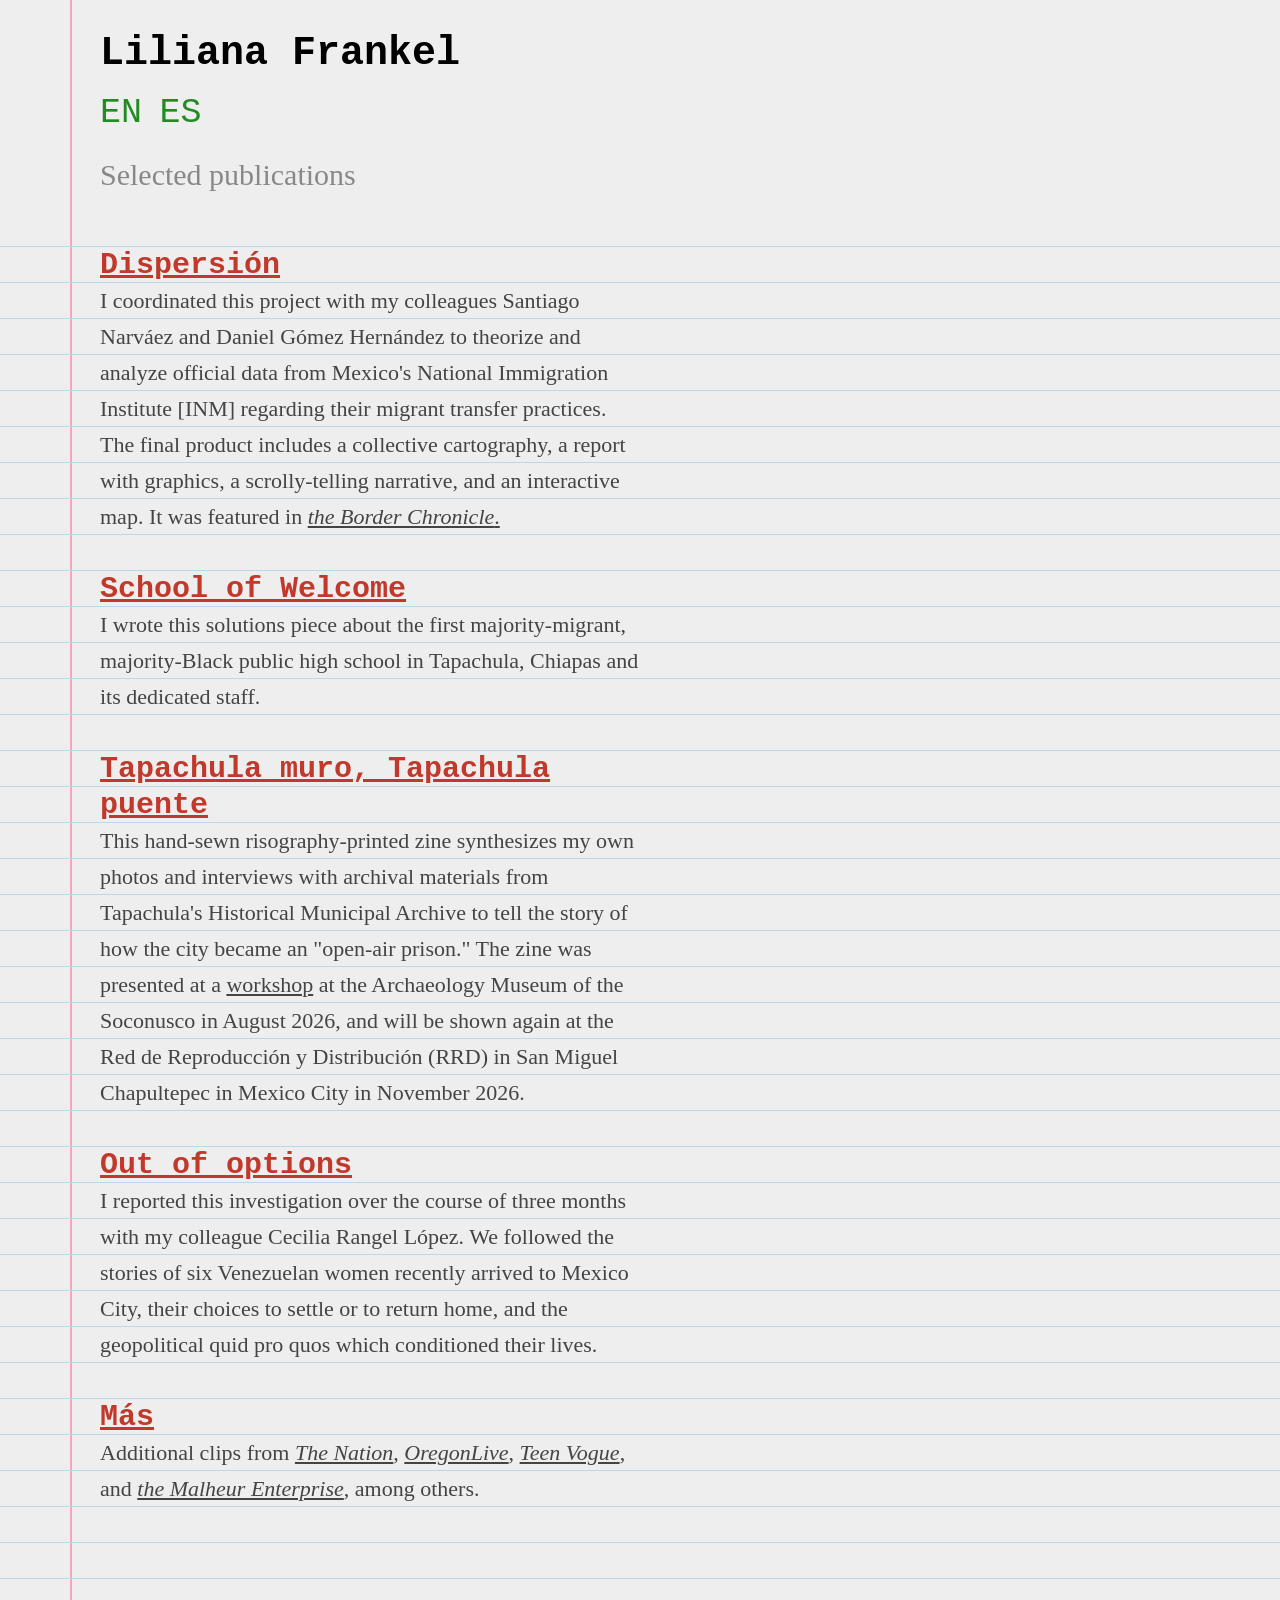
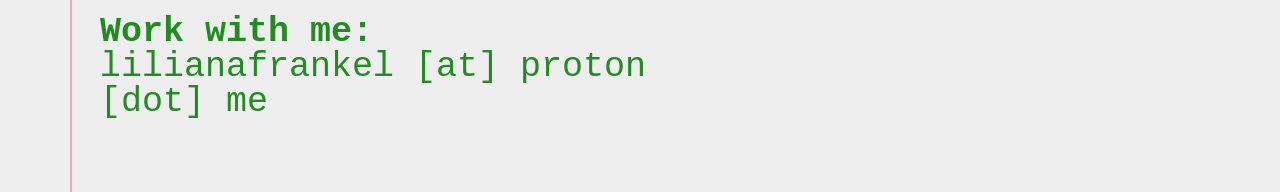
==== work.html @ 74046f5e "Update work.html" ====
<!DOCTYPE html>
<html lang="en">
<head>
  <meta charset="utf-8">
  <meta name="viewport" content="width=device-width, initial-scale=1">
  <title>Liliana Frankel - Selected publications</title>
  <link rel="stylesheet" href="style.css">
</head>
<body>
  <header>
    <h1><a href="index.html">Liliana Frankel</a></h1>
    <nav>
      <a href="work.html">
        <span data-lang="en">Selected publications</span><span data-lang="es" hidden>Publicaciones recientes</span>
      </a>
      <span class="toggle">
        <button onclick="setLang('en')">EN</button>
        <button onclick="setLang('es')">ES</button>
      </span>
    </nav>
  </header>

  <main>
       <div class="work-item">
      <h3><a href="https://tirandocodigo.mx/traslados-migracion/">Dispersión</a></h3>
      <p data-lang="en">I coordinated this project with my colleagues Santiago Narváez and Daniel Gómez Hernández to theorize and analyze official data from Mexico's National Immigration Institute [INM] regarding their migrant transfer practices. The final product includes a collective cartography, a report with graphics, a scrolly-telling narrative, and an interactive map. It was featured in <a href="https://www.theborderchronicle.com/how-the-u-s-is-exporting-its-deportation-regime-to-mexico/"><em>the Border Chronicle</em>.</a></p>
      <p data-lang="es" hidden>Coordiné un equipo con mis colegas Santiago Narváez y Daniel Gómez Hernández para analizar datos oficiales del Instituto Nacional de Migración que registran sus traslados internos a personas migrantes. El producto final incluye una cartografía colectiva, un informe con gráficas, una narrativa de scrolly-telling, y un mapa interactivo. Fue cubierto en <a href="https://www.theborderchronicle.com/how-the-u-s-is-exporting-its-deportation-regime-to-mexico/"><em>Border Chronicle</em></a>.</p>
    </div>
    
    <div class="work-item">
      <h3><a href="https://www.theborderchronicle.com/school-of-welcome-doors-open-for-immigrant-students-on-mexicos-southern-border/">School of Welcome</a></h3>
      <p data-lang="en">I wrote this solutions piece about the first majority-migrant, majority-Black public high school in Tapachula, Chiapas and its dedicated staff.</p>
      <p data-lang="es" hidden>Escribí esta nota desde la perspectiva de soluciones sobre la primera preparatoria pública en Tapachula, Chiapas con una mayoría de estudiantes migrantes, en gran parte haitianos, y el personal dedicado que se entrega a la creación de un ambiente seguro para ellxs.</p>
    </div>

    <div class="work-item">
      <h3><a href="https://drive.google.com/file/d/1hDnBuMosFo6GeJaiBbZkaQF-gzxICY9s/view">Tapachula muro, Tapachula puente</a></h3>
      <p data-lang="en">This hand-sewn risography-printed zine synthesizes my own photos and interviews with archival materials from Tapachula's Historical Municipal Archive to tell the story of how the city became an "open-air prison." The zine was presented at a <a href="https://www.facebook.com/story.php?story_fbid=1700509412083618&id=100063737251341&rdid=TAO7tED5vsblPwne/">workshop</a> at the Archaeology Museum of the Soconusco in August 2026, and will be shown again at the Red de Reproducción y Distribución (RRD) in San Miguel Chapultepec in Mexico City in November 2026.</p>
      <p data-lang="es" hidden>Este fanzine impreso en risografia y cosido a mano sintetiza entrevistas y fotos mías con materiales hemerográficos del Archivo Histórico Municipal de Tapachula para contar la historia de cómo la ciudad empezó a ser una "ciudad-cárcel". Fue presentado en un <a href="https://www.facebook.com/story.php?story_fbid=1700509412083618&id=100063737251341&rdid=TAO7tED5vsblPwne/">taller</a> en el Museo Arqueológico del Soconusco en agosto de 2026, y se presentará otra vez en la Red de Reproducción y Distribución (RRD) en San Miguel Chapultepec en Ciudad de México en noviembre de 2026.</p>
    </div>

    <div class="work-item">
      <h3><a href="https://prismreports.org/2025/12/18/venezuelan-migrants-mexico/">Out of options</a></h3>
      <p data-lang="en">I reported this investigation over the course of three months with my colleague Cecilia Rangel López. We followed the stories of six Venezuelan women recently arrived to Mexico City, their choices to settle or to return home, and the geopolitical quid pro quos which conditioned their lives.</p>
      <p data-lang="es" hidden>Reporté esta investigación durante tres meses con mi colega Cecilia Rangel López. Seguimos las historias de seis mujeres venezolanas recién llegadas a la Ciudad de México, sus decisiones de asentarse o de regresar, y los trueques geopolíticos que condicionaban sus vidas.</p>
    </div>

    <div class="work-item">
      <h3><a href="https://www.clippings.me/lilianafrankel">Más</a></h3>
      <p data-lang="en">Additional clips from <a href="https://www.thenation.com/article/world/mexico-murdered-journalists-network/"><em>The Nation</em></a>, <a href="https://www.oregonlive.com/education/2021/08/rural-oregon-school-superintendent-fired-after-enforcing-state-mask-mandate.html"><em>OregonLive</em></a>, <a href="https://www.teenvogue.com/story/day-in-the-life-migrant-caravan"><em>Teen Vogue</em></a>, and <a href="https://web.archive.org/web/20211023201832/https://www.malheurenterprise.com/posts/8600/watchdog-clean-up-or-pay-up-ontario-property-owners-owe-nearly-1-million-in-fines"><em>the Malheur Enterprise</em></a>, among others.</p>
      <p data-lang="es" hidden>Clips adicionales de <a href="https://www.thenation.com/article/world/mexico-murdered-journalists-network/"><em>The Nation</em></a>, <a href="https://www.oregonlive.com/education/2021/08/rural-oregon-school-superintendent-fired-after-enforcing-state-mask-mandate.html"><em>OregonLive</em></a>, <a href="https://www.teenvogue.com/story/day-in-the-life-migrant-caravan"><em>Teen Vogue</em></a> y <a href="https://web.archive.org/web/20211023201832/https://www.malheurenterprise.com/posts/8600/watchdog-clean-up-or-pay-up-ontario-property-owners-owe-nearly-1-million-in-fines"><em>Malheur Enterprise</em></a>, entre otros.</p>
    </div>
  </main>

  <footer>
    <div data-lang="en">
      <strong>Work with me:</strong><br>
      lilianafrankel [at] proton [dot] me
    </div>
    <div data-lang="es" hidden>
      <strong>Colaboremos:</strong><br>
      lilianafrankel [at] proton [dot] me
    </div>
  </footer>

  <script src="script.js"></script>
</body>
</html>
---- style.css ----
html {
  background-color: #eeeeee;
  background-image: linear-gradient(90deg, transparent 70px, #f0a8c0 70px, #f0a8c0 72px, transparent 72px);
}
body {
  font-family: Georgia, serif;
  font-size: 22px;
  margin: 0;
  min-height: 100vh;
  display: flex;
  flex-direction: column;
  line-height: 36px;
  color: #444;
  background: transparent;
}
h1, h2, h3 {
  font-family: "Courier New", Courier, monospace;
  font-size: 30px;
  font-weight: bold;
  color: #000;
}
header {
  display: flex;
  flex-direction: column;
  align-items: flex-start;
  gap: 24px;
  max-width: 640px;
  padding: 36px 1rem 18px 100px;
}
header h1 { font-size: 40px; margin: 0; }
header h1 a { color: inherit; text-decoration: none; }
nav { display: contents; }
nav a { order: 2; font-size: 30px; text-decoration: none; color: #888; }
nav a:hover { color: #000; }
.toggle { order: 1; }
.toggle button {
  font-family: "Courier New", Courier, monospace;
  font-size: 35px;
  line-height: 1;
  color: #228b22;
  background: transparent;
  border: none;
  padding: 0 0.75rem 0 0;
  cursor: pointer;
}
.toggle button:hover { color: #145214; }
main {
  box-sizing: border-box;
  padding: 36px 1rem 36px 100px;
  background-image: linear-gradient(transparent 35px, #bcd6ee 35px);
  background-size: 100% 36px;
}
main > * { max-width: 540px; }
p { margin: 0 0 36px 0; }
.work-item { margin-bottom: 36px; }
.work-item h3 { margin: 0; }

main a { color: #444; }

footer {
  max-width: 640px;
  padding: 36px 1rem 72px 100px;
  font-family: "Courier New", Courier, monospace;
  font-size: 35px;
  line-height: 1;
  color: #228b22;
}
main a:hover { color: #000; }

.work-item h3 a { color: #c0392b; }
.work-item h3 a:hover { color: #8e1b10; }
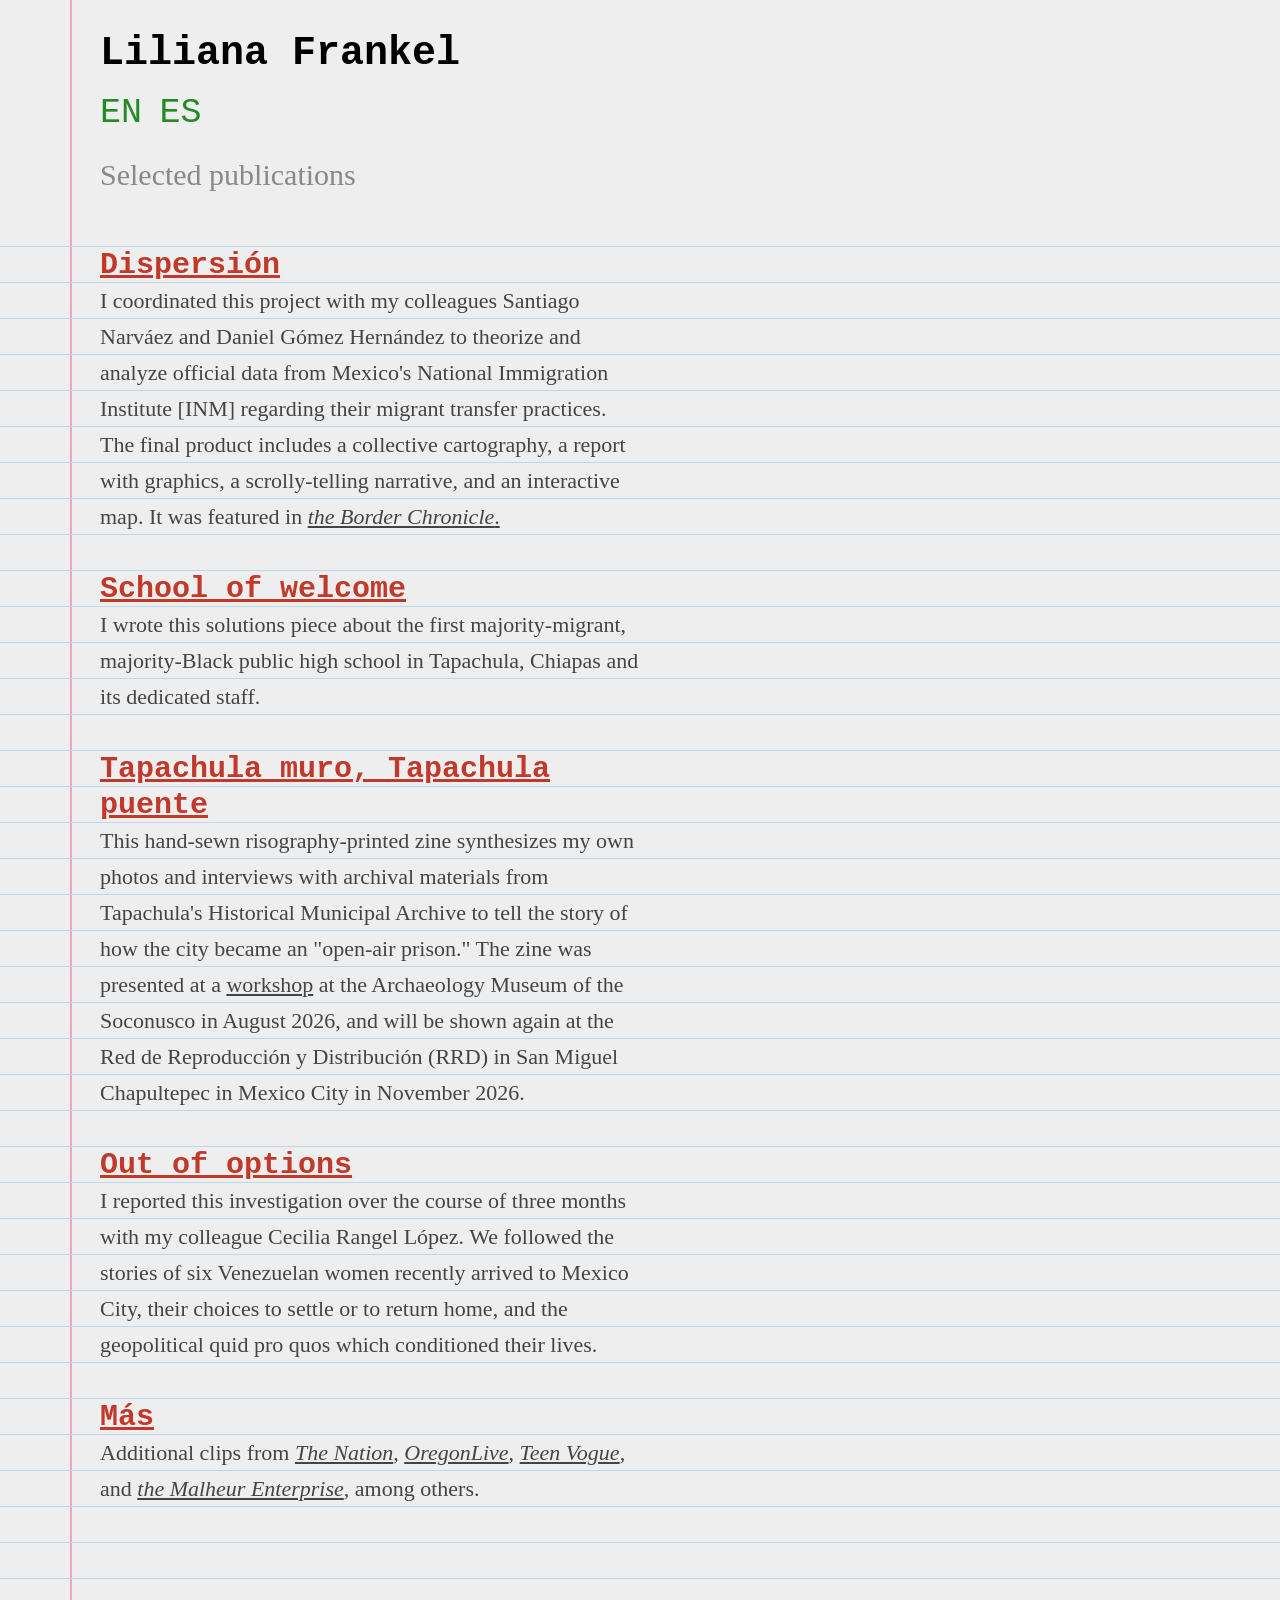
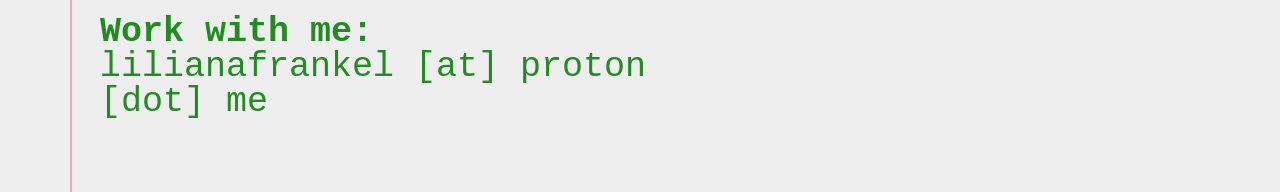
==== commit 7753a02d: "Update work.html" ====
--- a/work.html
+++ b/work.html
@@ -28,7 +28,7 @@
     </div>
     
     <div class="work-item">
-      <h3><a href="https://www.theborderchronicle.com/school-of-welcome-doors-open-for-immigrant-students-on-mexicos-southern-border/">School of Welcome</a></h3>
+      <h3><a href="https://www.theborderchronicle.com/school-of-welcome-doors-open-for-immigrant-students-on-mexicos-southern-border/">School of welcome</a></h3>
       <p data-lang="en">I wrote this solutions piece about the first majority-migrant, majority-Black public high school in Tapachula, Chiapas and its dedicated staff.</p>
       <p data-lang="es" hidden>Escribí esta nota desde la perspectiva de soluciones sobre la primera preparatoria pública en Tapachula, Chiapas con una mayoría de estudiantes migrantes, en gran parte haitianos, y el personal dedicado que se entrega a la creación de un ambiente seguro para ellxs.</p>
     </div>
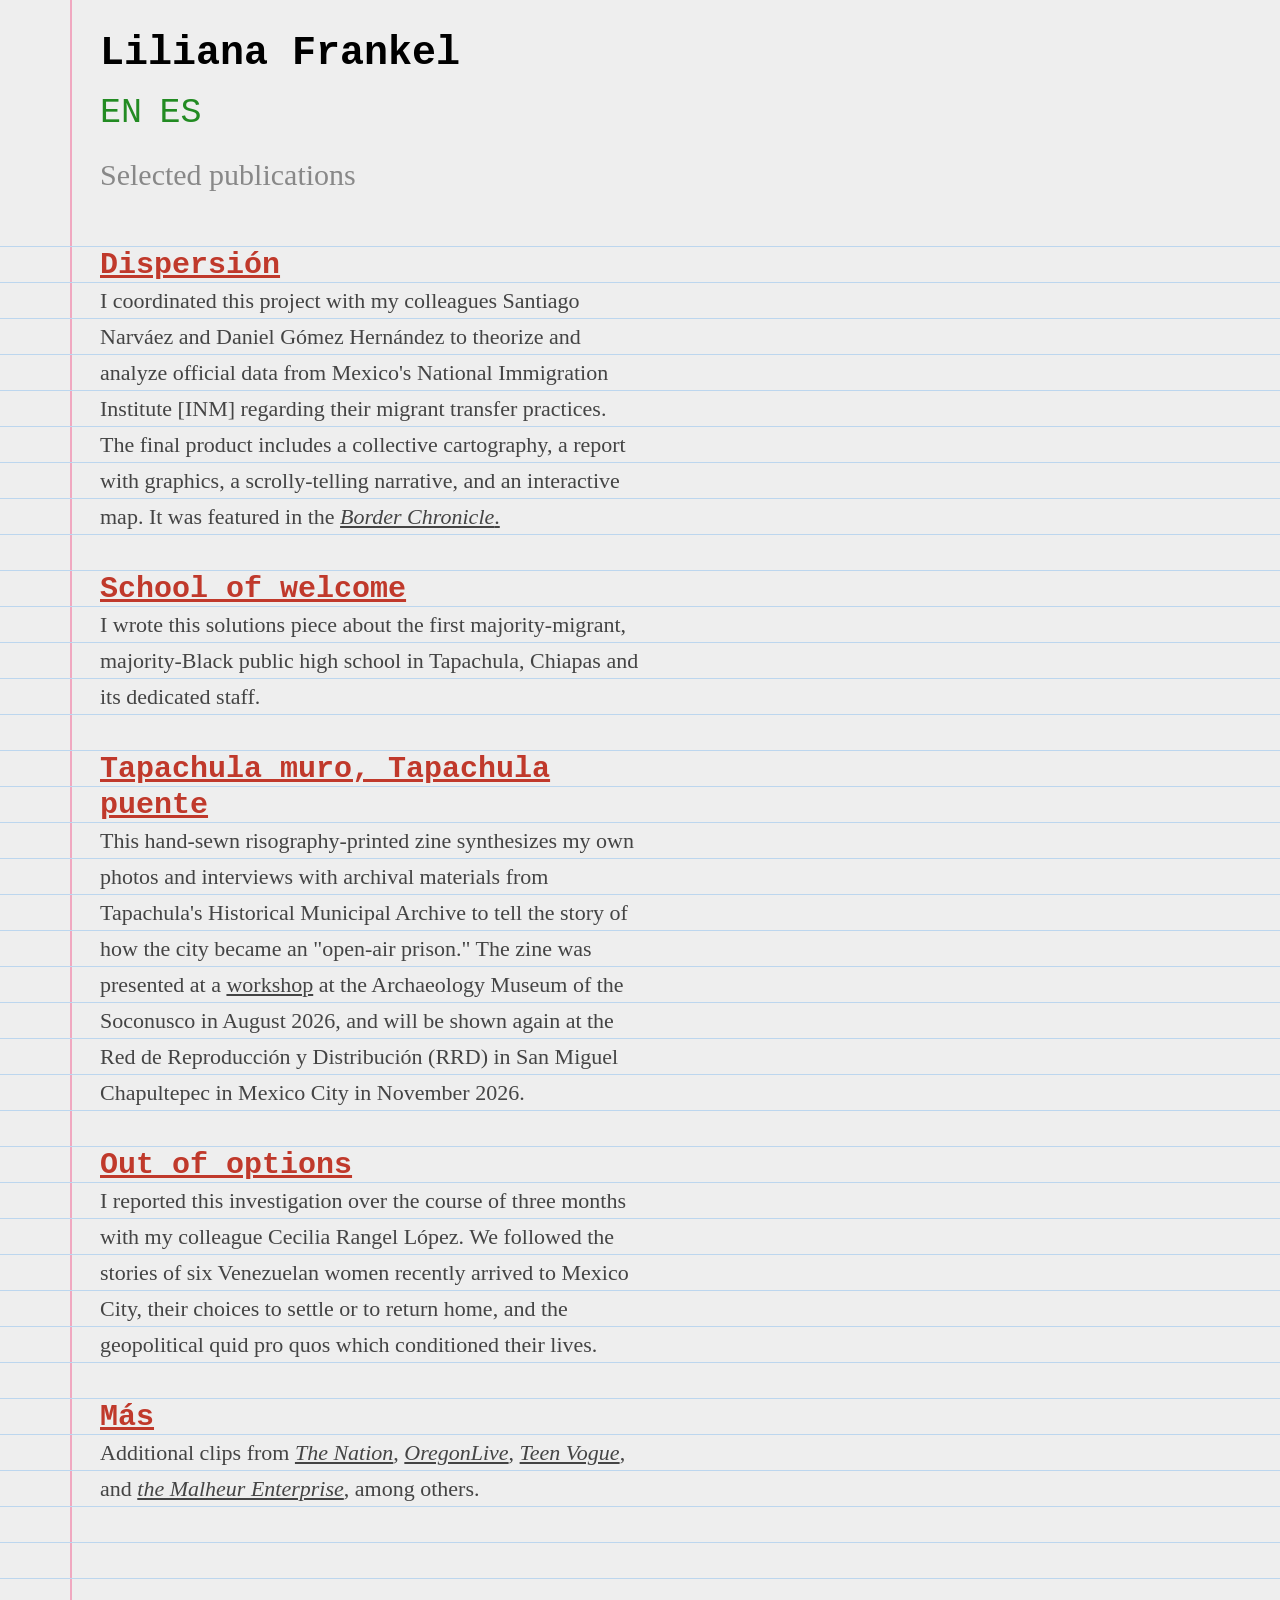
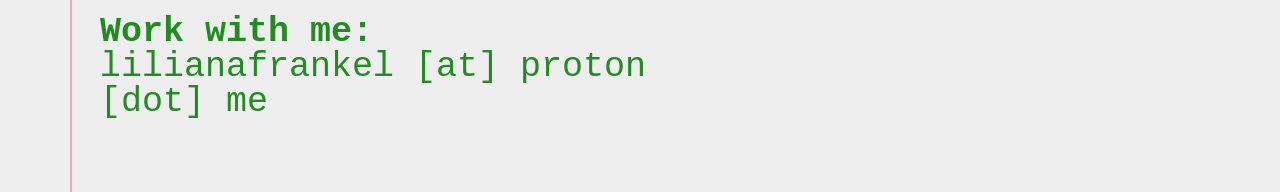
==== commit 88e0ebd2: "Update work.html" ====
--- a/work.html
+++ b/work.html
@@ -23,7 +23,7 @@
   <main>
        <div class="work-item">
       <h3><a href="https://tirandocodigo.mx/traslados-migracion/">Dispersión</a></h3>
-      <p data-lang="en">I coordinated this project with my colleagues Santiago Narváez and Daniel Gómez Hernández to theorize and analyze official data from Mexico's National Immigration Institute [INM] regarding their migrant transfer practices. The final product includes a collective cartography, a report with graphics, a scrolly-telling narrative, and an interactive map. It was featured in <a href="https://www.theborderchronicle.com/how-the-u-s-is-exporting-its-deportation-regime-to-mexico/"><em>the Border Chronicle</em>.</a></p>
+      <p data-lang="en">I coordinated this project with my colleagues Santiago Narváez and Daniel Gómez Hernández to theorize and analyze official data from Mexico's National Immigration Institute [INM] regarding their migrant transfer practices. The final product includes a collective cartography, a report with graphics, a scrolly-telling narrative, and an interactive map. It was featured in the <a href="https://www.theborderchronicle.com/how-the-u-s-is-exporting-its-deportation-regime-to-mexico/"><em>Border Chronicle</em>.</a></p>
       <p data-lang="es" hidden>Coordiné un equipo con mis colegas Santiago Narváez y Daniel Gómez Hernández para analizar datos oficiales del Instituto Nacional de Migración que registran sus traslados internos a personas migrantes. El producto final incluye una cartografía colectiva, un informe con gráficas, una narrativa de scrolly-telling, y un mapa interactivo. Fue cubierto en <a href="https://www.theborderchronicle.com/how-the-u-s-is-exporting-its-deportation-regime-to-mexico/"><em>Border Chronicle</em></a>.</p>
     </div>
     
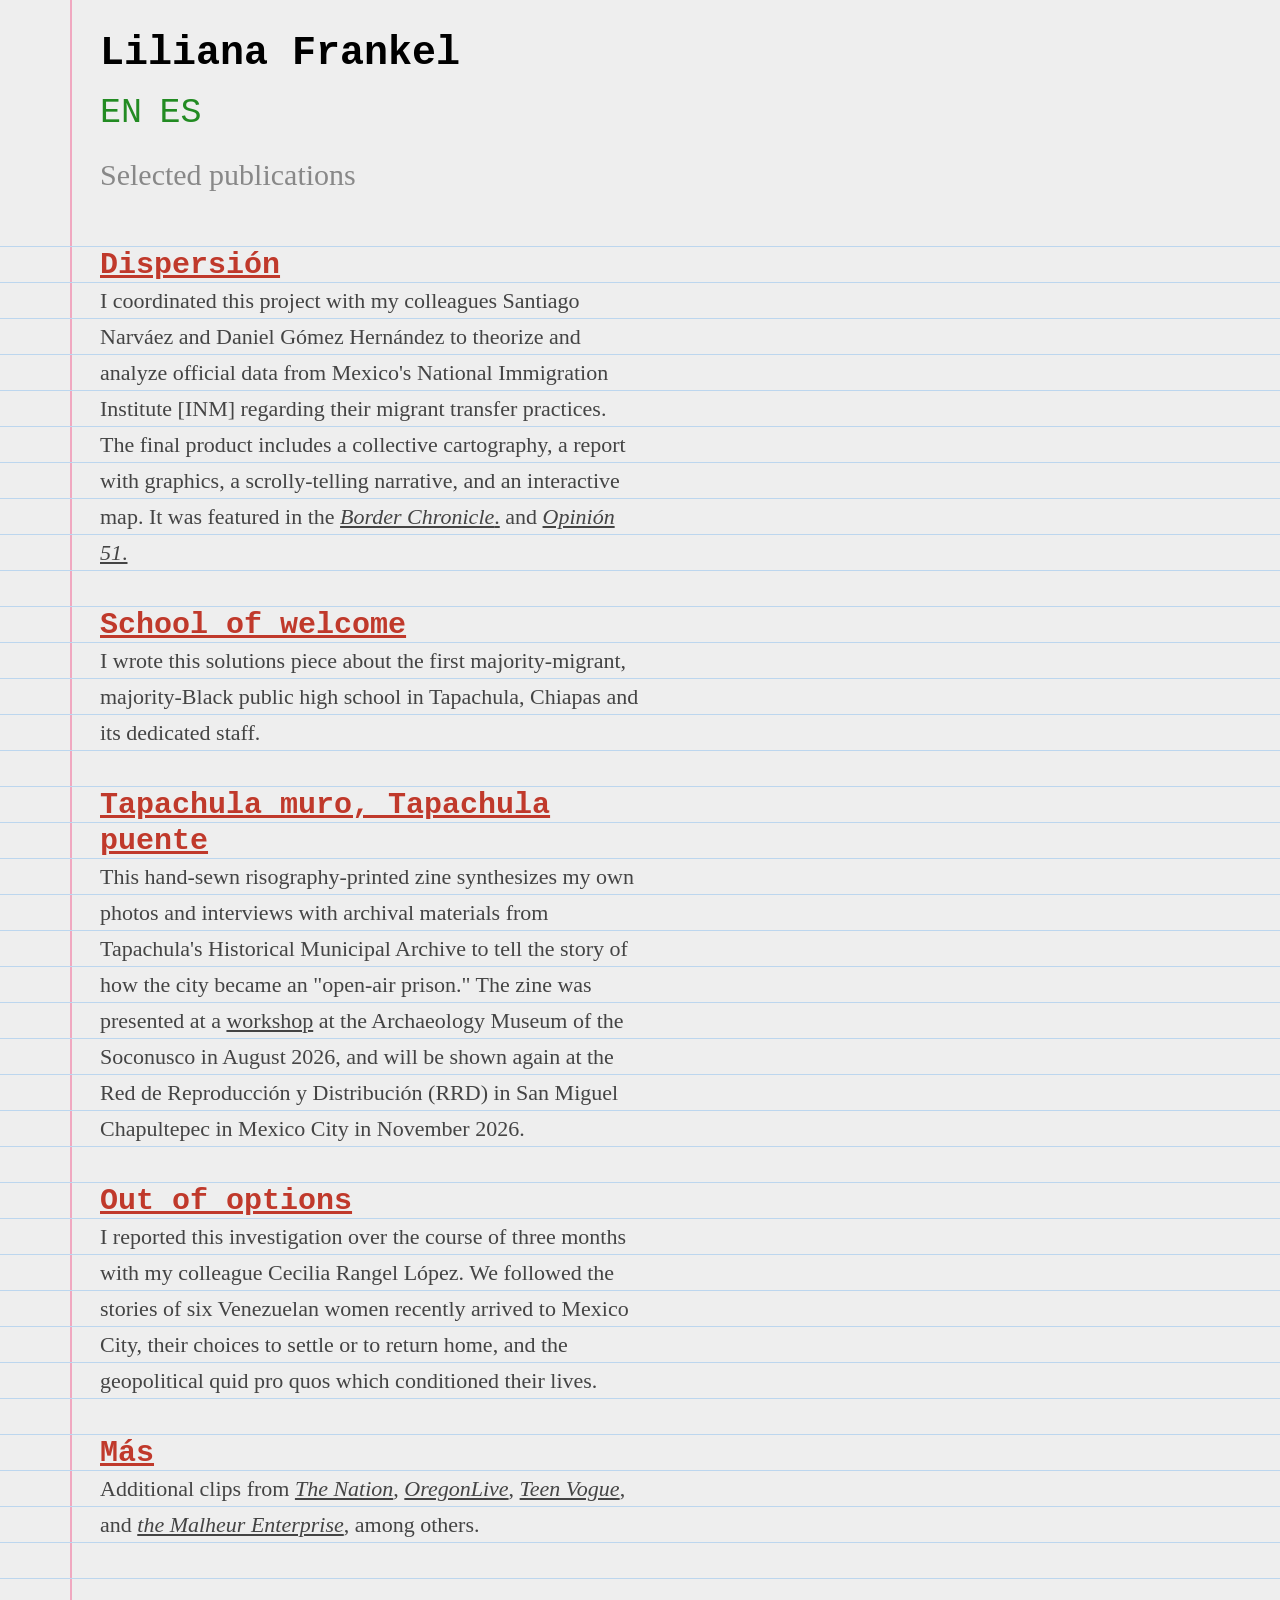
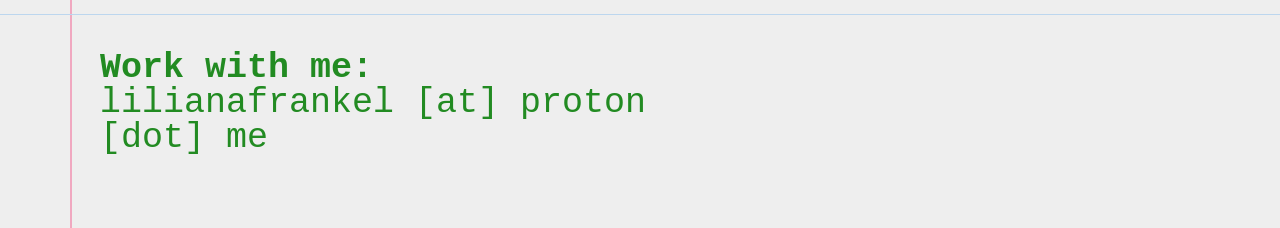
==== commit 6d71ccda: "Update work.html" ====
--- a/work.html
+++ b/work.html
@@ -23,8 +23,8 @@
   <main>
        <div class="work-item">
       <h3><a href="https://tirandocodigo.mx/traslados-migracion/">Dispersión</a></h3>
-      <p data-lang="en">I coordinated this project with my colleagues Santiago Narváez and Daniel Gómez Hernández to theorize and analyze official data from Mexico's National Immigration Institute [INM] regarding their migrant transfer practices. The final product includes a collective cartography, a report with graphics, a scrolly-telling narrative, and an interactive map. It was featured in the <a href="https://www.theborderchronicle.com/how-the-u-s-is-exporting-its-deportation-regime-to-mexico/"><em>Border Chronicle</em>.</a></p>
-      <p data-lang="es" hidden>Coordiné un equipo con mis colegas Santiago Narváez y Daniel Gómez Hernández para analizar datos oficiales del Instituto Nacional de Migración que registran sus traslados internos a personas migrantes. El producto final incluye una cartografía colectiva, un informe con gráficas, una narrativa de scrolly-telling, y un mapa interactivo. Fue cubierto en <a href="https://www.theborderchronicle.com/how-the-u-s-is-exporting-its-deportation-regime-to-mexico/"><em>Border Chronicle</em></a>.</p>
+      <p data-lang="en">I coordinated this project with my colleagues Santiago Narváez and Daniel Gómez Hernández to theorize and analyze official data from Mexico's National Immigration Institute [INM] regarding their migrant transfer practices. The final product includes a collective cartography, a report with graphics, a scrolly-telling narrative, and an interactive map. It was featured in the <a href="https://www.theborderchronicle.com/how-the-u-s-is-exporting-its-deportation-regime-to-mexico/"><em>Border Chronicle</em>.</a> and <a href="https://www.opinion51.com/liliana-frankel-invitada-2611-la-tecnica/"><em>Opinión 51</em>.</a></p>
+      <p data-lang="es" hidden>Coordiné un equipo con mis colegas Santiago Narváez y Daniel Gómez Hernández para analizar datos oficiales del Instituto Nacional de Migración que registran sus traslados internos a personas migrantes. El producto final incluye una cartografía colectiva, un informe con gráficas, una narrativa de scrolly-telling, y un mapa interactivo. Fue cubierto en <a href="https://www.theborderchronicle.com/how-the-u-s-is-exporting-its-deportation-regime-to-mexico/"><em>Border Chronicle</em></a> y <a href="https://www.opinion51.com/liliana-frankel-invitada-2611-la-tecnica/"><em>Opinión 51</em>.</p>
     </div>
     
     <div class="work-item">
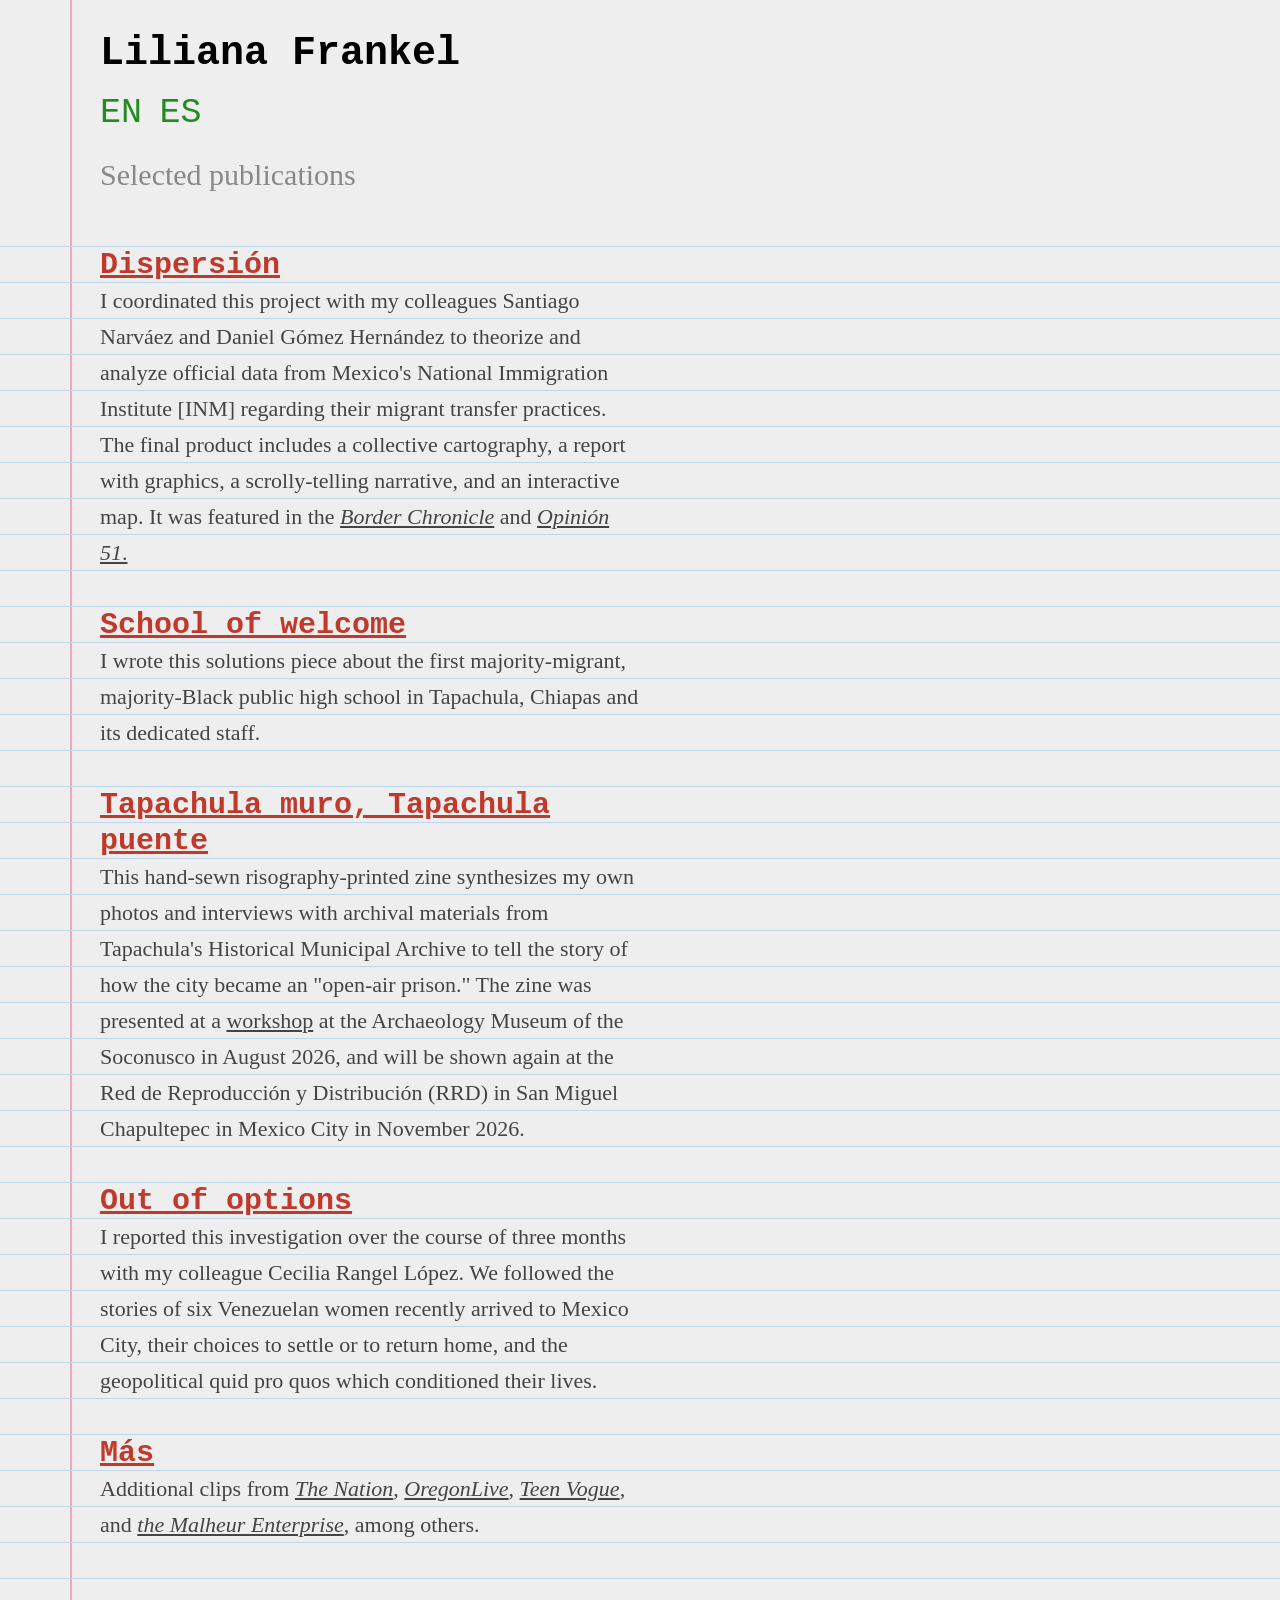
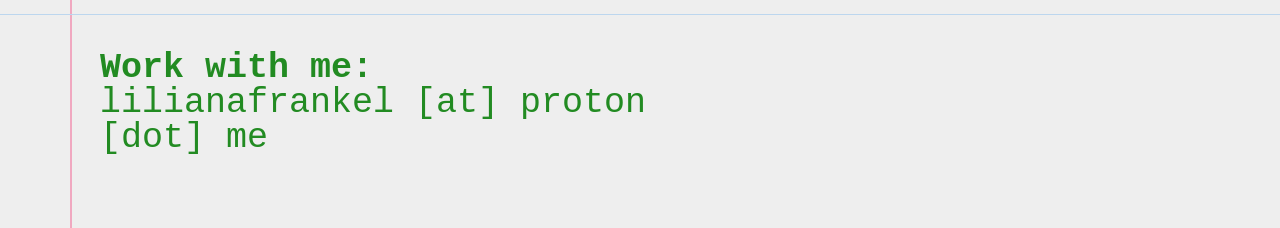
==== commit c7923bab: "Update work.html" ====
--- a/work.html
+++ b/work.html
@@ -23,7 +23,7 @@
   <main>
        <div class="work-item">
       <h3><a href="https://tirandocodigo.mx/traslados-migracion/">Dispersión</a></h3>
-      <p data-lang="en">I coordinated this project with my colleagues Santiago Narváez and Daniel Gómez Hernández to theorize and analyze official data from Mexico's National Immigration Institute [INM] regarding their migrant transfer practices. The final product includes a collective cartography, a report with graphics, a scrolly-telling narrative, and an interactive map. It was featured in the <a href="https://www.theborderchronicle.com/how-the-u-s-is-exporting-its-deportation-regime-to-mexico/"><em>Border Chronicle</em>.</a> and <a href="https://www.opinion51.com/liliana-frankel-invitada-2611-la-tecnica/"><em>Opinión 51</em>.</a></p>
+      <p data-lang="en">I coordinated this project with my colleagues Santiago Narváez and Daniel Gómez Hernández to theorize and analyze official data from Mexico's National Immigration Institute [INM] regarding their migrant transfer practices. The final product includes a collective cartography, a report with graphics, a scrolly-telling narrative, and an interactive map. It was featured in the <a href="https://www.theborderchronicle.com/how-the-u-s-is-exporting-its-deportation-regime-to-mexico/"><em>Border Chronicle</em></a> and <a href="https://www.opinion51.com/liliana-frankel-invitada-2611-la-tecnica/"><em>Opinión 51</em>.</a></p>
       <p data-lang="es" hidden>Coordiné un equipo con mis colegas Santiago Narváez y Daniel Gómez Hernández para analizar datos oficiales del Instituto Nacional de Migración que registran sus traslados internos a personas migrantes. El producto final incluye una cartografía colectiva, un informe con gráficas, una narrativa de scrolly-telling, y un mapa interactivo. Fue cubierto en <a href="https://www.theborderchronicle.com/how-the-u-s-is-exporting-its-deportation-regime-to-mexico/"><em>Border Chronicle</em></a> y <a href="https://www.opinion51.com/liliana-frankel-invitada-2611-la-tecnica/"><em>Opinión 51</em>.</p>
     </div>
     
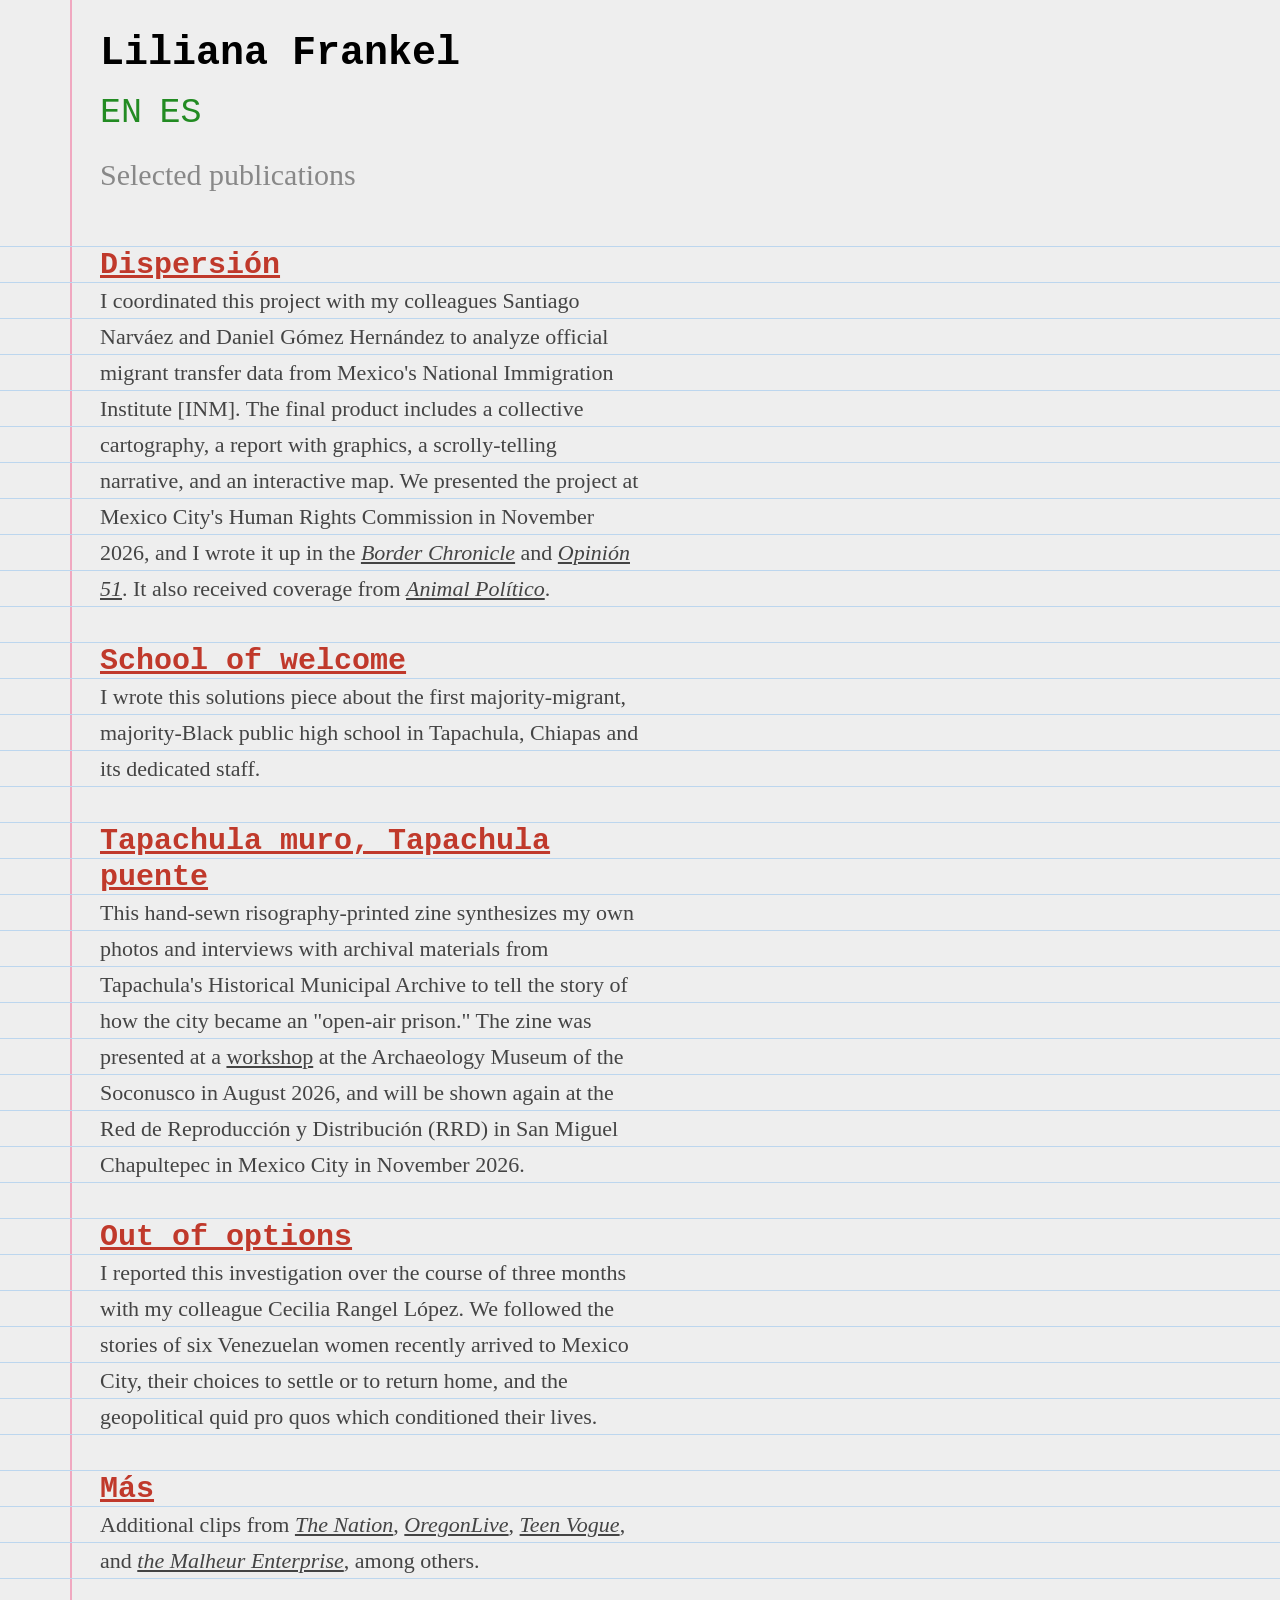
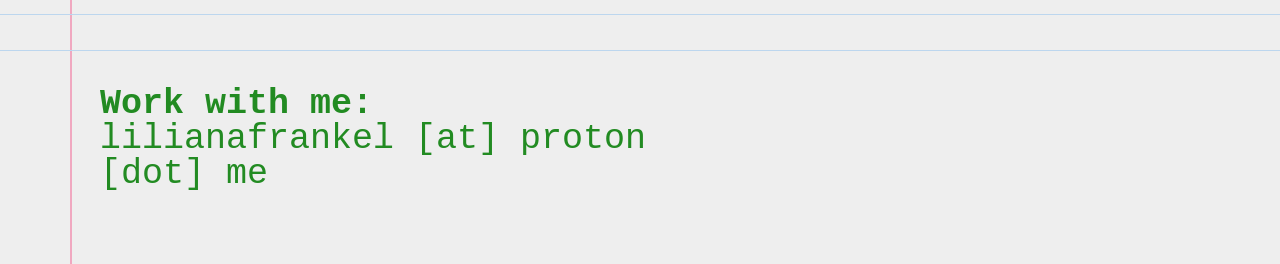
==== commit 111d8084: "Update work.html" ====
--- a/work.html
+++ b/work.html
@@ -23,8 +23,8 @@
   <main>
        <div class="work-item">
       <h3><a href="https://tirandocodigo.mx/traslados-migracion/">Dispersión</a></h3>
-      <p data-lang="en">I coordinated this project with my colleagues Santiago Narváez and Daniel Gómez Hernández to theorize and analyze official data from Mexico's National Immigration Institute [INM] regarding their migrant transfer practices. The final product includes a collective cartography, a report with graphics, a scrolly-telling narrative, and an interactive map. It was featured in the <a href="https://www.theborderchronicle.com/how-the-u-s-is-exporting-its-deportation-regime-to-mexico/"><em>Border Chronicle</em></a> and <a href="https://www.opinion51.com/liliana-frankel-invitada-2611-la-tecnica/"><em>Opinión 51</em>.</a></p>
-      <p data-lang="es" hidden>Coordiné un equipo con mis colegas Santiago Narváez y Daniel Gómez Hernández para analizar datos oficiales del Instituto Nacional de Migración que registran sus traslados internos a personas migrantes. El producto final incluye una cartografía colectiva, un informe con gráficas, una narrativa de scrolly-telling, y un mapa interactivo. Fue cubierto en <a href="https://www.theborderchronicle.com/how-the-u-s-is-exporting-its-deportation-regime-to-mexico/"><em>Border Chronicle</em></a> y <a href="https://www.opinion51.com/liliana-frankel-invitada-2611-la-tecnica/"><em>Opinión 51</em>.</p>
+      <p data-lang="en">I coordinated this project with my colleagues Santiago Narváez and Daniel Gómez Hernández to analyze official migrant transfer data from Mexico's National Immigration Institute [INM]. The final product includes a collective cartography, a report with graphics, a scrolly-telling narrative, and an interactive map. We presented the project at Mexico City's Human Rights Commission in November 2026, and I wrote it up in the <a href="https://www.theborderchronicle.com/how-the-u-s-is-exporting-its-deportation-regime-to-mexico/"><em>Border Chronicle</em></a> and <a href="https://www.opinion51.com/liliana-frankel-invitada-2611-la-tecnica/"><em>Opinión 51</em></a>. It also received coverage from <a href="https://grupoanimal.mx/sociedad/inm-traslado-personas-migrantes-mexico-informe"><em>Animal Político</em></a>.</p>
+      <p data-lang="es" hidden>Coordiné un equipo con mis colegas Santiago Narváez y Daniel Gómez Hernández para analizar datos oficiales del Instituto Nacional de Migración que registran sus traslados internos a personas migrantes. El producto final incluye una cartografía colectiva, un informe con gráficas, una narrativa de scrolly-telling, y un mapa interactivo. Publiqué notas de difusión en <a href="https://www.theborderchronicle.com/how-the-u-s-is-exporting-its-deportation-regime-to-mexico/"><em>Border Chronicle</em></a> y <a href="https://www.opinion51.com/liliana-frankel-invitada-2611-la-tecnica/"><em>Opinión 51</em>. También fue cubierto en <a href="https://grupoanimal.mx/sociedad/inm-traslado-personas-migrantes-mexico-informe"><em>Animal Político</em></a>.</p>
     </div>
     
     <div class="work-item">
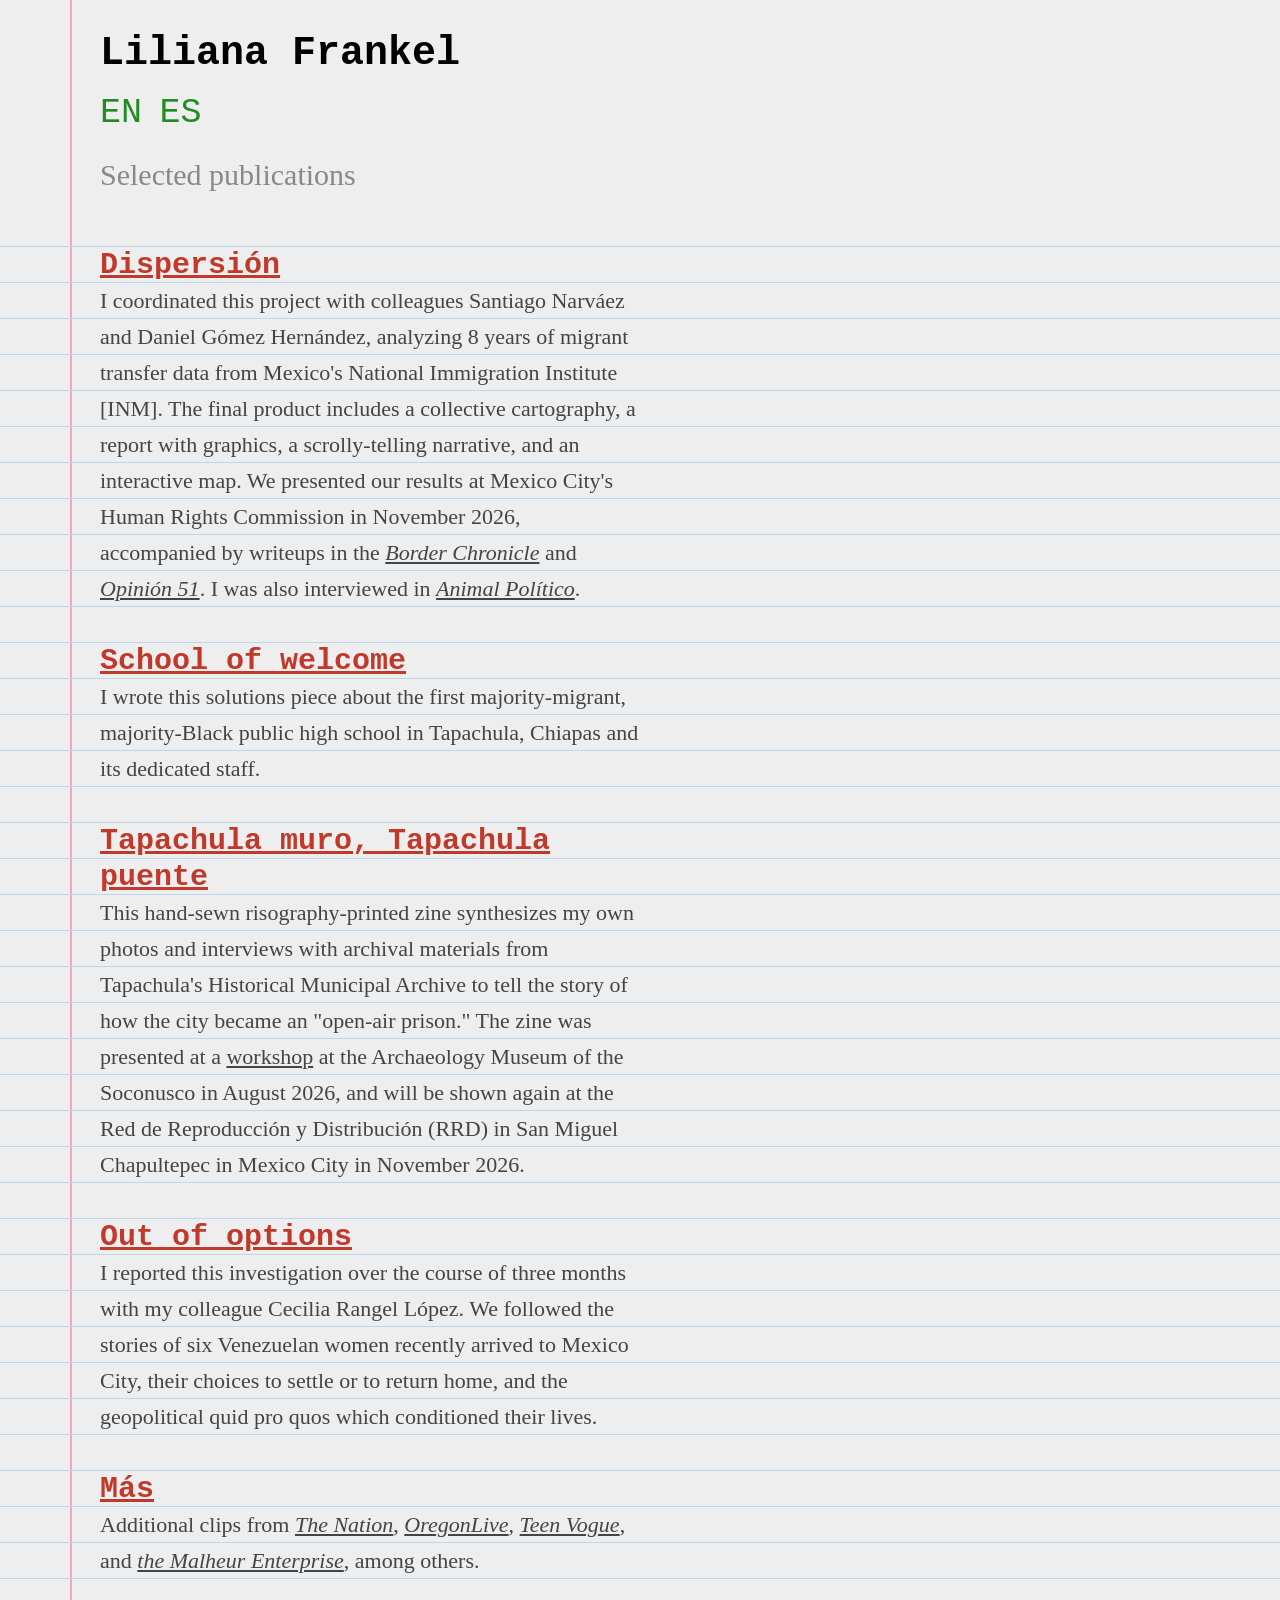
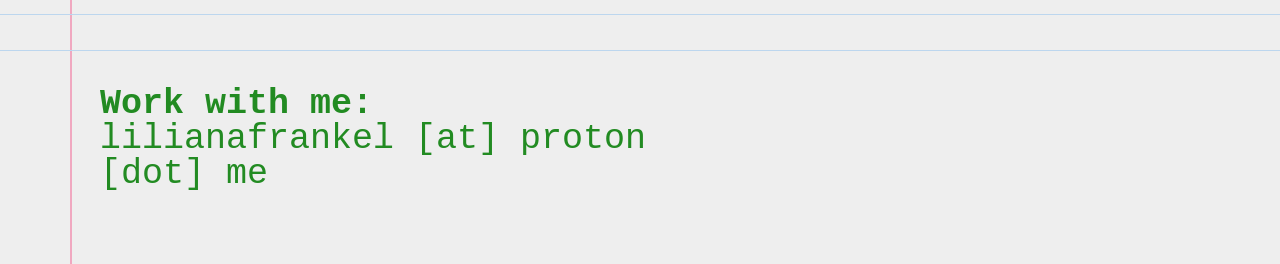
==== commit 6e3ec783: "Update work.html" ====
--- a/work.html
+++ b/work.html
@@ -23,8 +23,8 @@
   <main>
        <div class="work-item">
       <h3><a href="https://tirandocodigo.mx/traslados-migracion/">Dispersión</a></h3>
-      <p data-lang="en">I coordinated this project with my colleagues Santiago Narváez and Daniel Gómez Hernández to analyze official migrant transfer data from Mexico's National Immigration Institute [INM]. The final product includes a collective cartography, a report with graphics, a scrolly-telling narrative, and an interactive map. We presented the project at Mexico City's Human Rights Commission in November 2026, and I wrote it up in the <a href="https://www.theborderchronicle.com/how-the-u-s-is-exporting-its-deportation-regime-to-mexico/"><em>Border Chronicle</em></a> and <a href="https://www.opinion51.com/liliana-frankel-invitada-2611-la-tecnica/"><em>Opinión 51</em></a>. It also received coverage from <a href="https://grupoanimal.mx/sociedad/inm-traslado-personas-migrantes-mexico-informe"><em>Animal Político</em></a>.</p>
-      <p data-lang="es" hidden>Coordiné un equipo con mis colegas Santiago Narváez y Daniel Gómez Hernández para analizar datos oficiales del Instituto Nacional de Migración que registran sus traslados internos a personas migrantes. El producto final incluye una cartografía colectiva, un informe con gráficas, una narrativa de scrolly-telling, y un mapa interactivo. Publiqué notas de difusión en <a href="https://www.theborderchronicle.com/how-the-u-s-is-exporting-its-deportation-regime-to-mexico/"><em>Border Chronicle</em></a> y <a href="https://www.opinion51.com/liliana-frankel-invitada-2611-la-tecnica/"><em>Opinión 51</em>. También fue cubierto en <a href="https://grupoanimal.mx/sociedad/inm-traslado-personas-migrantes-mexico-informe"><em>Animal Político</em></a>.</p>
+      <p data-lang="en">I coordinated this project with colleagues Santiago Narváez and Daniel Gómez Hernández, analyzing 8 years of migrant transfer data from Mexico's National Immigration Institute [INM]. The final product includes a collective cartography, a report with graphics, a scrolly-telling narrative, and an interactive map. We presented our results at Mexico City's Human Rights Commission in November 2026, accompanied by writeups in the <a href="https://www.theborderchronicle.com/how-the-u-s-is-exporting-its-deportation-regime-to-mexico/"><em>Border Chronicle</em></a> and <a href="https://www.opinion51.com/liliana-frankel-invitada-2611-la-tecnica/"><em>Opinión 51</em></a>. I was also interviewed in <a href="https://grupoanimal.mx/sociedad/inm-traslado-personas-migrantes-mexico-informe"><em>Animal Político</em></a>.</p>
+      <p data-lang="es" hidden>Coordiné un equipo con mis colegas Santiago Narváez y Daniel Gómez Hernández para analizar datos oficiales del Instituto Nacional de Migración que registran sus traslados internos a personas migrantes. El producto final incluye una cartografía colectiva, un informe con gráficas, una narrativa de scrolly-telling, y un mapa interactivo. Presentamos los resultados en la Comisión de Derechos Humanos de la Ciudad de México en noviembre de 2026, y el estreno fue cubierto en <a href="https://www.theborderchronicle.com/how-the-u-s-is-exporting-its-deportation-regime-to-mexico/"><em>Border Chronicle</em></a> y <a href="https://www.opinion51.com/liliana-frankel-invitada-2611-la-tecnica/"><em>Opinión 51</em>. También me entrevistaron en <a href="https://grupoanimal.mx/sociedad/inm-traslado-personas-migrantes-mexico-informe"><em>Animal Político</em></a>.</p>
     </div>
     
     <div class="work-item">
